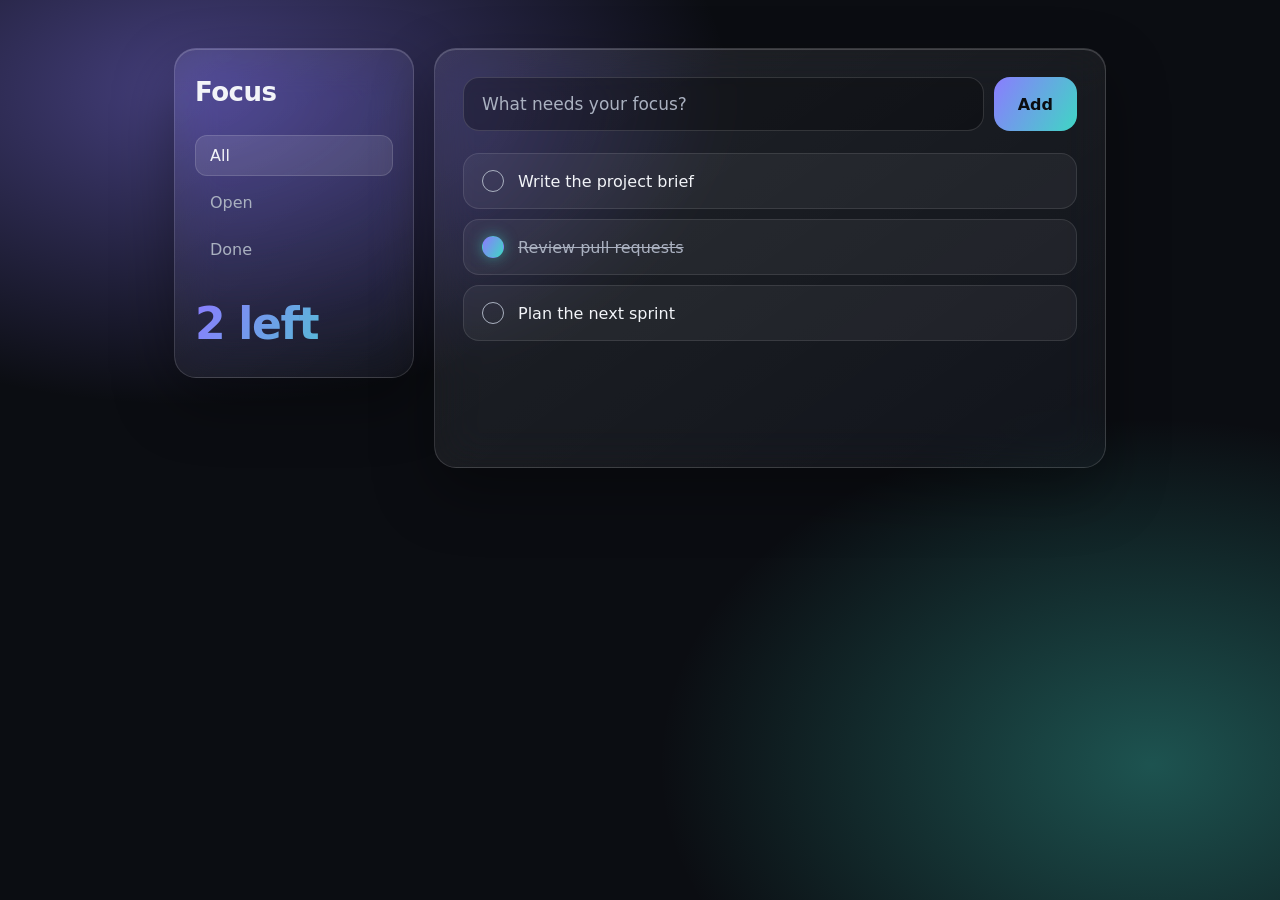
==== examples/task-board/after/index.html @ 226e31bb "docs: app de exemplo com antes e depois e DESIGN.md" ====
<!doctype html>
<html lang="en">
<head>
	<meta charset="utf-8">
	<meta name="viewport" content="width=device-width, initial-scale=1">
	<title>Focus</title>
	<link rel="stylesheet" href="style.css">
</head>
<body>
	<div class="shell">
		<aside class="rail">
			<h1>Focus</h1>
			<nav class="filters">
				<button data-filter="all">All</button>
				<button data-filter="open">Open</button>
				<button data-filter="done">Done</button>
			</nav>
			<p id="count"></p>
		</aside>
		<main class="stage">
			<form id="add">
				<input id="new" placeholder="What needs your focus?" autocomplete="off">
				<button>Add</button>
			</form>
			<ul id="list"></ul>
		</main>
	</div>
	<script src="app.js"></script>
</body>
</html>
---- examples/task-board/after/style.css ----
:root {
	--canvas: #0b0d12;
	--glass: linear-gradient(145deg, rgba(255, 255, 255, 0.09), rgba(255, 255, 255, 0.03));
	--edge: rgba(255, 255, 255, 0.14);
	--ink: #f2f4f8;
	--ink-muted: #aab1c0;
	--violet: #8b7cff;
	--teal: #3fd6c4;
	color-scheme: dark;
}
* { box-sizing: border-box; }
body {
	margin: 0; min-height: 100vh; color: var(--ink); font-family: Inter, "Segoe UI", system-ui, sans-serif;
	background:
		radial-gradient(60% 50% at 15% 10%, rgba(139, 124, 255, 0.45), transparent 70%),
		radial-gradient(55% 55% at 90% 85%, rgba(63, 214, 196, 0.35), transparent 70%),
		var(--canvas);
	background-attachment: fixed;
}
.shell { display: grid; grid-template-columns: 240px 1fr; gap: 20px; max-width: 980px; margin: 0 auto; padding: 48px 24px; }
.rail, .stage { background: var(--glass); border: 1px solid var(--edge); border-radius: 22px; backdrop-filter: blur(22px) saturate(140%); box-shadow: inset 0 1px 0 rgba(255, 255, 255, 0.18), 0 24px 60px rgba(0, 0, 0, 0.35); }
.rail { padding: 28px 20px; align-self: start; }
.stage { padding: 28px; min-height: 420px; }
h1 { margin: 0 0 28px; font-size: 26px; font-weight: 650; letter-spacing: -0.02em; }
.filters { display: grid; gap: 6px; }
button { font: inherit; color: inherit; cursor: pointer; }
.filters button { text-align: left; padding: 10px 14px; border-radius: 12px; border: 1px solid transparent; background: transparent; color: var(--ink-muted); }
.filters button:hover { background: rgba(255, 255, 255, 0.06); }
.filters button.active { color: var(--ink); background: rgba(255, 255, 255, 0.1); border-color: var(--edge); }
#count { margin: 28px 0 0; font-size: 44px; font-weight: 650; letter-spacing: -0.03em; background: linear-gradient(120deg, var(--violet), var(--teal)); -webkit-background-clip: text; background-clip: text; color: transparent; }
form { display: flex; gap: 10px; margin-bottom: 22px; }
input { flex: 1; padding: 16px 18px; font: inherit; font-size: 17px; color: var(--ink); background: rgba(0, 0, 0, 0.28); border: 1px solid var(--edge); border-radius: 16px; outline: none; }
input::placeholder { color: var(--ink-muted); }
input:focus-visible { border-color: var(--violet); box-shadow: 0 0 0 3px rgba(139, 124, 255, 0.3); }
form button { padding: 0 24px; border-radius: 16px; border: 0; font-weight: 600; color: #0b0d12; background: linear-gradient(120deg, var(--violet), var(--teal)); }
form button:hover { filter: brightness(1.1); }
ul { list-style: none; margin: 0; padding: 0; display: grid; gap: 10px; }
.task { display: flex; align-items: center; gap: 14px; padding: 16px 18px; border-radius: 16px; background: rgba(255, 255, 255, 0.05); border: 1px solid rgba(255, 255, 255, 0.1); cursor: pointer; transition: background 0.15s, transform 0.15s; }
.task:hover { background: rgba(255, 255, 255, 0.09); transform: translateY(-1px); }
.task.done span { text-decoration: line-through; color: var(--ink-muted); }
.check { width: 22px; height: 22px; padding: 0; border-radius: 50%; border: 1.5px solid var(--ink-muted); background: transparent; flex: none; }
.task.done .check { border-color: transparent; background: linear-gradient(120deg, var(--violet), var(--teal)); box-shadow: 0 0 14px rgba(63, 214, 196, 0.5); }
@media (max-width: 720px) { .shell { grid-template-columns: 1fr; } }
@media (prefers-reduced-motion: reduce) { .task { transition: none; } }
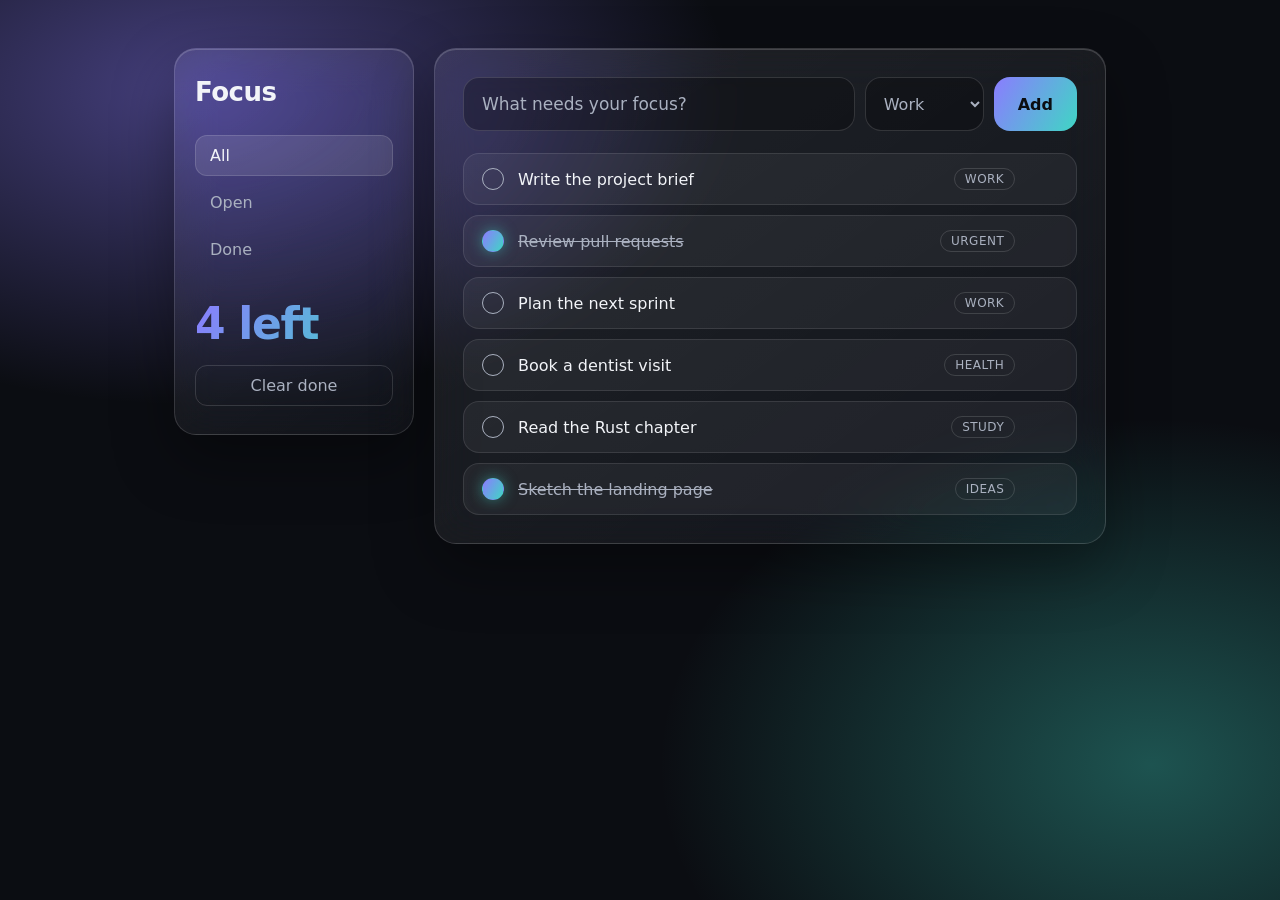
==== commit 9766faa2: "docs: exemplo passa a todo list completa com tags coloridas no antes e glass sobrio no depois" ====
--- a/examples/task-board/after/index.html
+++ b/examples/task-board/after/index.html
@@ -16,10 +16,12 @@
 				<button data-filter="done">Done</button>
 			</nav>
 			<p id="count"></p>
+			<button id="clear" type="button">Clear done</button>
 		</aside>
 		<main class="stage">
 			<form id="add">
 				<input id="new" placeholder="What needs your focus?" autocomplete="off">
+				<select id="tag" aria-label="Tag"></select>
 				<button>Add</button>
 			</form>
 			<ul id="list"></ul>
--- a/examples/task-board/after/style.css
+++ b/examples/task-board/after/style.css
@@ -27,18 +27,28 @@
 .filters button { text-align: left; padding: 10px 14px; border-radius: 12px; border: 1px solid transparent; background: transparent; color: var(--ink-muted); }
 .filters button:hover { background: rgba(255, 255, 255, 0.06); }
 .filters button.active { color: var(--ink); background: rgba(255, 255, 255, 0.1); border-color: var(--edge); }
-#count { margin: 28px 0 0; font-size: 44px; font-weight: 650; letter-spacing: -0.03em; background: linear-gradient(120deg, var(--violet), var(--teal)); -webkit-background-clip: text; background-clip: text; color: transparent; }
+#count { margin: 28px 0 16px; font-size: 44px; font-weight: 650; letter-spacing: -0.03em; background: linear-gradient(120deg, var(--violet), var(--teal)); -webkit-background-clip: text; background-clip: text; color: transparent; }
+#clear { width: 100%; padding: 10px; border-radius: 12px; border: 1px solid var(--edge); background: transparent; color: var(--ink-muted); }
+#clear:hover { background: rgba(255, 255, 255, 0.06); color: var(--ink); }
 form { display: flex; gap: 10px; margin-bottom: 22px; }
-input { flex: 1; padding: 16px 18px; font: inherit; font-size: 17px; color: var(--ink); background: rgba(0, 0, 0, 0.28); border: 1px solid var(--edge); border-radius: 16px; outline: none; }
+input, select { font: inherit; color: var(--ink); background: rgba(0, 0, 0, 0.28); border: 1px solid var(--edge); border-radius: 16px; outline: none; }
+input { flex: 1; min-width: 0; padding: 16px 18px; font-size: 17px; }
+select { padding: 0 14px; color: var(--ink-muted); text-transform: capitalize; }
+select option { background: #151821; color: var(--ink); }
 input::placeholder { color: var(--ink-muted); }
-input:focus-visible { border-color: var(--violet); box-shadow: 0 0 0 3px rgba(139, 124, 255, 0.3); }
+input:focus-visible, select:focus-visible { border-color: var(--violet); box-shadow: 0 0 0 3px rgba(139, 124, 255, 0.3); }
 form button { padding: 0 24px; border-radius: 16px; border: 0; font-weight: 600; color: #0b0d12; background: linear-gradient(120deg, var(--violet), var(--teal)); }
 form button:hover { filter: brightness(1.1); }
 ul { list-style: none; margin: 0; padding: 0; display: grid; gap: 10px; }
-.task { display: flex; align-items: center; gap: 14px; padding: 16px 18px; border-radius: 16px; background: rgba(255, 255, 255, 0.05); border: 1px solid rgba(255, 255, 255, 0.1); cursor: pointer; transition: background 0.15s, transform 0.15s; }
+.task { display: flex; align-items: center; gap: 14px; padding: 14px 18px; border-radius: 16px; background: rgba(255, 255, 255, 0.05); border: 1px solid rgba(255, 255, 255, 0.1); cursor: pointer; transition: background 0.15s, transform 0.15s; }
 .task:hover { background: rgba(255, 255, 255, 0.09); transform: translateY(-1px); }
-.task.done span { text-decoration: line-through; color: var(--ink-muted); }
+.text { flex: 1; }
+.task.done .text { text-decoration: line-through; color: var(--ink-muted); }
 .check { width: 22px; height: 22px; padding: 0; border-radius: 50%; border: 1.5px solid var(--ink-muted); background: transparent; flex: none; }
 .task.done .check { border-color: transparent; background: linear-gradient(120deg, var(--violet), var(--teal)); box-shadow: 0 0 14px rgba(63, 214, 196, 0.5); }
+.tag { padding: 3px 10px; border-radius: 999px; border: 1px solid var(--edge); color: var(--ink-muted); font-size: 12px; letter-spacing: 0.04em; text-transform: uppercase; }
+.del { padding: 0 6px; border: 0; background: none; color: var(--ink-muted); font-size: 20px; line-height: 1; opacity: 0; transition: opacity 0.15s; }
+.task:hover .del, .del:focus-visible { opacity: 1; }
+.del:hover { color: var(--ink); }
 @media (max-width: 720px) { .shell { grid-template-columns: 1fr; } }
-@media (prefers-reduced-motion: reduce) { .task { transition: none; } }
+@media (prefers-reduced-motion: reduce) { .task, .del { transition: none; } }
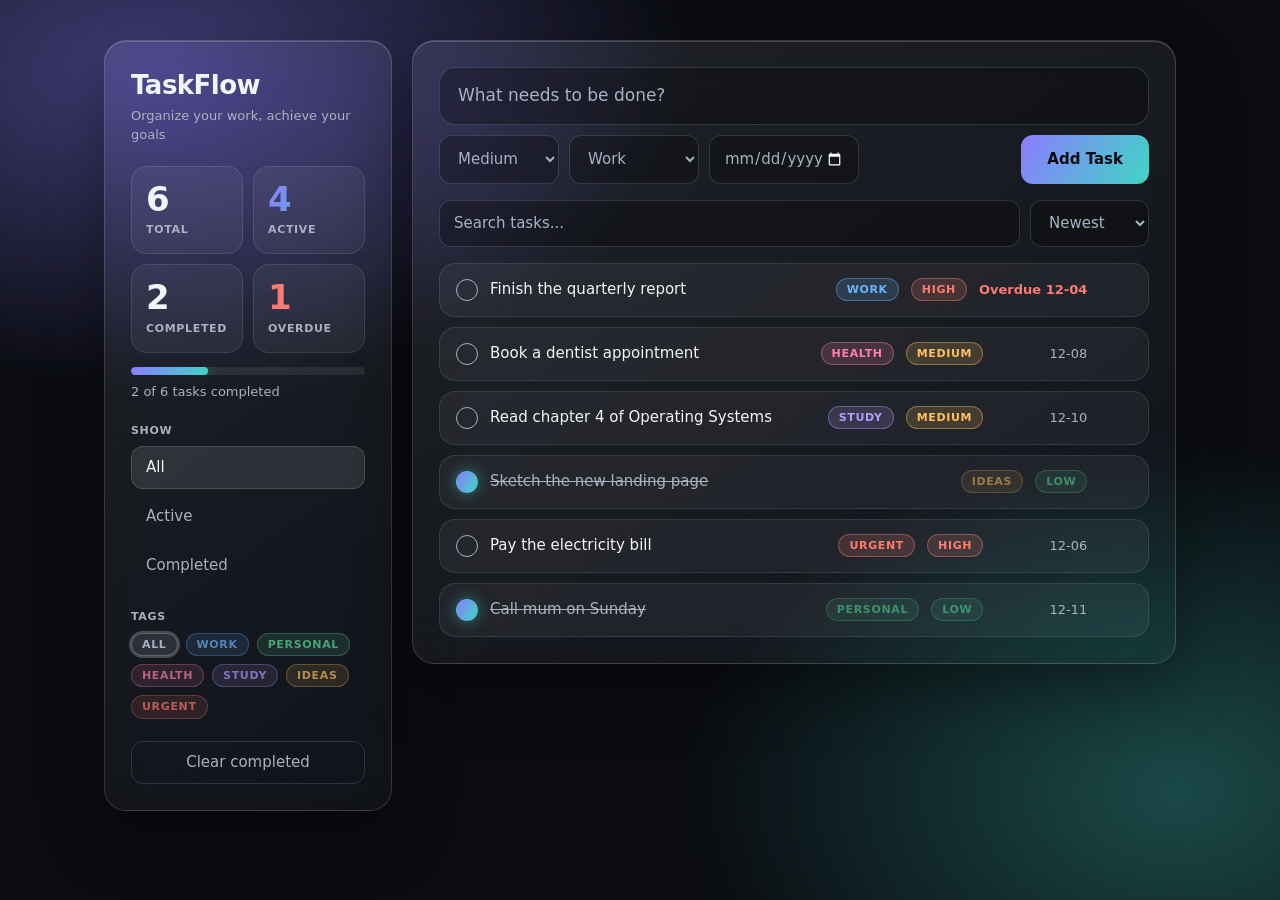
==== commit 2843f08f: "docs: depois do exemplo gerado ao aplicar o reskin ao TaskFlow, com DESIGN.md" ====
--- a/examples/task-board/after/index.html
+++ b/examples/task-board/after/index.html
@@ -1,32 +1,272 @@
 <!doctype html>
 <html lang="en">
 <head>
-	<meta charset="utf-8">
-	<meta name="viewport" content="width=device-width, initial-scale=1">
-	<title>Focus</title>
-	<link rel="stylesheet" href="style.css">
+<meta charset="utf-8">
+<meta name="viewport" content="width=device-width, initial-scale=1">
+<title>TaskFlow</title>
+<style>
+:root {
+  --canvas: #0a0c11;
+  --glass: linear-gradient(145deg, rgba(255, 255, 255, 0.09), rgba(255, 255, 255, 0.03));
+  --row: rgba(255, 255, 255, 0.05);
+  --field: rgba(0, 0, 0, 0.28);
+  --edge: rgba(255, 255, 255, 0.14);
+  --ink: #f2f4f8;
+  --ink-muted: #aab1c0;
+  --violet: #8b7cff;
+  --teal: #3fd6c4;
+  --accent: linear-gradient(120deg, var(--violet), var(--teal));
+  --work: #6cb4ff; --personal: #5fe0a0; --health: #ff7fb0; --study: #b69cff; --ideas: #ffc15e; --urgent: #ff7b72;
+  --low: #5fe0a0; --medium: #ffc15e; --high: #ff7b72;
+  color-scheme: dark;
+}
+* { box-sizing: border-box; margin: 0; padding: 0; }
+body {
+  min-height: 100vh; color: var(--ink); font: 450 15px/1.4 Inter, "Segoe UI", system-ui, sans-serif;
+  background:
+    radial-gradient(60% 50% at 12% 8%, rgba(139, 124, 255, 0.42), transparent 70%),
+    radial-gradient(55% 55% at 92% 88%, rgba(63, 214, 196, 0.30), transparent 70%),
+    var(--canvas);
+  background-attachment: fixed;
+}
+button, input, select { font: inherit; color: inherit; }
+button { cursor: pointer; }
+:focus-visible { outline: 2px solid var(--violet); outline-offset: 2px; }
+
+.shell { display: grid; grid-template-columns: 288px 1fr; gap: 20px; max-width: 1120px; margin: 0 auto; padding: 40px 24px; align-items: start; }
+.rail, .stage {
+  background: var(--glass); border: 1px solid var(--edge); border-radius: 22px; padding: 26px;
+  backdrop-filter: blur(22px) saturate(140%);
+  box-shadow: inset 0 1px 0 rgba(255, 255, 255, 0.18), 0 24px 60px rgba(0, 0, 0, 0.35);
+}
+.rail { display: grid; gap: 22px; }
+.stage { min-height: 560px; display: grid; gap: 16px; align-content: start; }
+
+.brand h1 { font-size: 26px; font-weight: 650; letter-spacing: -0.02em; }
+.brand p { margin-top: 4px; color: var(--ink-muted); font-size: 13px; }
+
+.stats { display: grid; grid-template-columns: 1fr 1fr; gap: 10px; }
+.stat { padding: 14px; border-radius: 16px; background: var(--row); border: 1px solid rgba(255, 255, 255, 0.1); }
+.stat b { display: block; font-size: 34px; font-weight: 650; letter-spacing: -0.03em; line-height: 1.1; }
+.stat span { font-size: 11px; font-weight: 600; letter-spacing: 0.06em; text-transform: uppercase; color: var(--ink-muted); }
+.stat:nth-child(2) b { background: var(--accent); -webkit-background-clip: text; background-clip: text; color: transparent; }
+.stat:nth-child(4) b { color: var(--urgent); }
+.progress { margin-top: 14px; height: 8px; border-radius: 999px; background: rgba(255, 255, 255, 0.08); overflow: hidden; }
+.progress div { height: 100%; width: 0; border-radius: inherit; background: var(--accent); box-shadow: 0 0 14px rgba(63, 214, 196, 0.5); transition: width 0.4s; }
+#summary { margin-top: 8px; color: var(--ink-muted); font-size: 13px; }
+
+.group-label { margin-bottom: 8px; font-size: 11px; font-weight: 600; letter-spacing: 0.06em; text-transform: uppercase; color: var(--ink-muted); }
+.pills { display: grid; gap: 6px; }
+.pill { text-align: left; padding: 10px 14px; border-radius: 12px; border: 1px solid transparent; background: transparent; color: var(--ink-muted); }
+.pill:hover { background: rgba(255, 255, 255, 0.06); }
+.pill.active { color: var(--ink); background: rgba(255, 255, 255, 0.1); border-color: var(--edge); }
+
+.tag { --h: var(--ink-muted); display: inline-block; padding: 3px 10px; border-radius: 999px; font-size: 11px; font-weight: 600; letter-spacing: 0.06em; text-transform: uppercase; color: var(--h);
+  background: color-mix(in srgb, var(--h) 16%, transparent); border: 1px solid color-mix(in srgb, var(--h) 40%, transparent); }
+.tag.work { --h: var(--work); } .tag.personal { --h: var(--personal); } .tag.health { --h: var(--health); }
+.tag.study { --h: var(--study); } .tag.ideas { --h: var(--ideas); } .tag.urgent { --h: var(--urgent); }
+.tag.all { --h: var(--ink-muted); }
+.tag-filters { display: flex; flex-wrap: wrap; gap: 8px; }
+.tag-filters .tag { cursor: pointer; opacity: 0.7; transition: opacity 0.15s; }
+.tag-filters .tag:hover { opacity: 0.85; }
+.tag-filters .tag.active { opacity: 1; box-shadow: 0 0 0 2px rgba(255, 255, 255, 0.22); }
+
+.clear { padding: 10px; border-radius: 12px; border: 1px solid var(--edge); background: transparent; color: var(--ink-muted); }
+.clear:hover { background: rgba(255, 255, 255, 0.06); color: var(--ink); }
+
+input, select { background: var(--field); border: 1px solid var(--edge); border-radius: 12px; padding: 12px 14px; outline: none; }
+input::placeholder { color: var(--ink-muted); }
+input:focus-visible, select:focus-visible { border-color: var(--violet); box-shadow: 0 0 0 3px rgba(139, 124, 255, 0.3); outline: none; }
+select { color: var(--ink-muted); }
+select option { background: #151821; color: var(--ink); }
+@supports (appearance: base-select) {
+  select, ::picker(select) { appearance: base-select; }
+  ::picker(select) { background: #151821; border: 1px solid var(--edge); border-radius: 12px; padding: 6px; color: var(--ink); }
+  select option { padding: 8px 12px; border-radius: 8px; }
+  select option:hover, select option:checked { background: rgba(255, 255, 255, 0.1); }
+}
+input[type=date] { color-scheme: dark; color: var(--ink-muted); }
+
+.add-form { display: grid; grid-template-columns: 120px 130px 150px 1fr; gap: 10px; }
+.add-form #title { grid-column: 1 / -1; padding: 16px 18px; font-size: 17px; border-radius: 16px; }
+.add-form button { justify-self: end; padding: 12px 26px; border: 0; border-radius: 12px; font-weight: 650; color: var(--canvas); background: var(--accent); }
+.add-form button:hover { filter: brightness(1.1); }
+
+.controls { display: flex; gap: 10px; }
+.controls input { flex: 1; min-width: 0; }
+
+.list { list-style: none; display: grid; gap: 10px; }
+.item { display: flex; align-items: center; gap: 12px; padding: 14px 16px; border-radius: 16px; background: var(--row); border: 1px solid rgba(255, 255, 255, 0.1); transition: background 0.15s, transform 0.15s; }
+.item:hover { background: rgba(255, 255, 255, 0.09); transform: translateY(-1px); }
+.item input[type=checkbox] { appearance: none; flex: none; width: 22px; height: 22px; padding: 0; border-radius: 50%; border: 1.5px solid var(--ink-muted); background: transparent; cursor: pointer; }
+.item input[type=checkbox]:checked { border-color: transparent; background: var(--accent); box-shadow: 0 0 14px rgba(63, 214, 196, 0.5); }
+.title { flex: 1; min-width: 0; }
+.item.done .title { text-decoration: line-through; color: var(--ink-muted); }
+.item.done .tag, .item.done .badge { opacity: 0.55; }
+.badge { --h: var(--medium); padding: 3px 10px; border-radius: 999px; font-size: 11px; font-weight: 600; letter-spacing: 0.06em; text-transform: uppercase; color: var(--h);
+  background: color-mix(in srgb, var(--h) 16%, transparent); border: 1px solid color-mix(in srgb, var(--h) 40%, transparent); }
+.badge.low { --h: var(--low); } .badge.medium { --h: var(--medium); } .badge.high { --h: var(--high); }
+.due { min-width: 92px; text-align: right; font-size: 13px; color: var(--ink-muted); font-variant-numeric: tabular-nums; }
+.due.overdue { color: var(--urgent); font-weight: 600; }
+.del { padding: 2px 8px; border: 0; border-radius: 8px; background: none; color: var(--ink-muted); font-size: 20px; line-height: 1; opacity: 0; transition: opacity 0.15s; }
+.item:hover .del, .del:focus-visible { opacity: 1; }
+.del:hover { color: var(--ink); background: rgba(255, 255, 255, 0.08); }
+@media (hover: none) { .del { opacity: 1; } }
+.empty { padding: 48px 16px; text-align: center; color: var(--ink-muted); }
+
+@media (max-width: 760px) {
+  .shell { grid-template-columns: minmax(0, 1fr); padding: 20px 16px; }
+  .rail, .stage { padding: 20px; }
+  .add-form { grid-template-columns: minmax(0, 1fr) minmax(0, 1fr); }
+  .add-form button { grid-column: 1 / -1; justify-self: stretch; }
+  .item { flex-wrap: wrap; }
+  .title { flex: 1 1 calc(100% - 80px); }
+  .due { min-width: 0; margin-left: auto; }
+}
+@media (prefers-reduced-motion: reduce) { .item, .del, .progress div, .tag-filters .tag { transition: none; } }
+</style>
 </head>
 <body>
-	<div class="shell">
-		<aside class="rail">
-			<h1>Focus</h1>
-			<nav class="filters">
-				<button data-filter="all">All</button>
-				<button data-filter="open">Open</button>
-				<button data-filter="done">Done</button>
-			</nav>
-			<p id="count"></p>
-			<button id="clear" type="button">Clear done</button>
-		</aside>
-		<main class="stage">
-			<form id="add">
-				<input id="new" placeholder="What needs your focus?" autocomplete="off">
-				<select id="tag" aria-label="Tag"></select>
-				<button>Add</button>
-			</form>
-			<ul id="list"></ul>
-		</main>
-	</div>
-	<script src="app.js"></script>
+<div class="shell">
+  <aside class="rail">
+    <div class="brand">
+      <h1>TaskFlow</h1>
+      <p>Organize your work, achieve your goals</p>
+    </div>
+
+    <div>
+      <div class="stats">
+        <div class="stat"><b id="sTotal">0</b><span>Total</span></div>
+        <div class="stat"><b id="sActive">0</b><span>Active</span></div>
+        <div class="stat"><b id="sDone">0</b><span>Completed</span></div>
+        <div class="stat"><b id="sLate">0</b><span>Overdue</span></div>
+      </div>
+      <div class="progress"><div id="bar"></div></div>
+      <p id="summary"></p>
+    </div>
+
+    <div>
+      <p class="group-label">Show</p>
+      <div class="pills" id="statusFilters">
+        <button type="button" class="pill active" data-status="all">All</button>
+        <button type="button" class="pill" data-status="active">Active</button>
+        <button type="button" class="pill" data-status="done">Completed</button>
+      </div>
+    </div>
+
+    <div>
+      <p class="group-label">Tags</p>
+      <div class="tag-filters" id="tagFilters"></div>
+    </div>
+
+    <button class="clear" id="clear">Clear completed</button>
+  </aside>
+
+  <main class="stage">
+    <form class="add-form" id="addForm">
+      <input id="title" placeholder="What needs to be done?" autocomplete="off" required>
+      <select id="priority"><option value="low">Low</option><option value="medium" selected>Medium</option><option value="high">High</option></select>
+      <select id="tag"></select>
+      <input id="due" type="date">
+      <button>Add Task</button>
+    </form>
+
+    <div class="controls">
+      <input id="search" placeholder="Search tasks...">
+      <select id="sort"><option value="created">Newest</option><option value="due">Due date</option><option value="priority">Priority</option></select>
+    </div>
+
+    <ul class="list" id="list"></ul>
+  </main>
+</div>
+
+<script>
+const TAGS = ['work', 'personal', 'health', 'study', 'ideas', 'urgent'];
+const RANK = { high: 0, medium: 1, low: 2 };
+const KEY = 'taskflow.v1';
+const $ = (s) => document.querySelector(s);
+const esc = (t) => t.replace(/[&<>"]/g, (c) => ({ '&': '&amp;', '<': '&lt;', '>': '&gt;', '"': '&quot;' })[c]);
+const day = (n) => new Date(Date.now() + n * 864e5).toISOString().slice(0, 10);
+
+let tasks = JSON.parse(localStorage.getItem(KEY) || 'null') || [
+  { id: 1, title: 'Finish the quarterly report', priority: 'high', tag: 'work', due: day(-1), done: false, createdAt: 6 },
+  { id: 2, title: 'Book a dentist appointment', priority: 'medium', tag: 'health', due: day(3), done: false, createdAt: 5 },
+  { id: 3, title: 'Read chapter 4 of Operating Systems', priority: 'medium', tag: 'study', due: day(5), done: false, createdAt: 4 },
+  { id: 4, title: 'Sketch the new landing page', priority: 'low', tag: 'ideas', due: '', done: true, createdAt: 3 },
+  { id: 5, title: 'Pay the electricity bill', priority: 'high', tag: 'urgent', due: day(1), done: false, createdAt: 2 },
+  { id: 6, title: 'Call mum on Sunday', priority: 'low', tag: 'personal', due: day(6), done: true, createdAt: 1 }
+];
+let status = 'all', tagFilter = 'all';
+
+const save = () => localStorage.setItem(KEY, JSON.stringify(tasks));
+const overdue = (t) => !t.done && t.due && t.due < day(0);
+
+$('#tag').innerHTML = TAGS.map((t) => `<option value="${t}">${t[0].toUpperCase() + t.slice(1)}</option>`).join('');
+$('#tagFilters').innerHTML = ['all', ...TAGS].map((t) => `<span class="tag ${t}" data-tag="${t}">${t}</span>`).join('');
+
+function render() {
+  const q = $('#search').value.trim().toLowerCase();
+  const sort = $('#sort').value;
+  const shown = tasks
+    .filter((t) => status === 'all' || (status === 'done') === t.done)
+    .filter((t) => tagFilter === 'all' || t.tag === tagFilter)
+    .filter((t) => t.title.toLowerCase().includes(q))
+    .sort((a, b) => sort === 'priority' ? RANK[a.priority] - RANK[b.priority]
+      : sort === 'due' ? (a.due || '9').localeCompare(b.due || '9')
+      : b.createdAt - a.createdAt);
+
+  $('#list').innerHTML = shown.length ? shown.map((t) => `
+    <li class="item ${t.priority}${t.done ? ' done' : ''}" data-id="${t.id}">
+      <input type="checkbox" ${t.done ? 'checked' : ''} aria-label="Toggle">
+      <span class="title">${esc(t.title)}</span>
+      <span class="tag ${t.tag}">${t.tag}</span>
+      <span class="badge ${t.priority}">${t.priority}</span>
+      ${t.due ? `<span class="due${overdue(t) ? ' overdue' : ''}">${overdue(t) ? 'Overdue ' : ''}${t.due.slice(5)}</span>` : ''}
+      <button class="del" aria-label="Delete">&times;</button>
+    </li>`).join('') : '<li class="empty">No tasks match. Nice and clear!</li>';
+
+  document.querySelectorAll('#statusFilters .pill').forEach((b) => b.classList.toggle('active', b.dataset.status === status));
+  document.querySelectorAll('#tagFilters .tag').forEach((b) => b.classList.toggle('active', b.dataset.tag === tagFilter));
+
+  const done = tasks.filter((t) => t.done).length;
+  $('#sTotal').textContent = tasks.length;
+  $('#sActive').textContent = tasks.length - done;
+  $('#sDone').textContent = done;
+  $('#sLate').textContent = tasks.filter(overdue).length;
+  $('#bar').style.width = (tasks.length ? Math.round((done / tasks.length) * 100) : 0) + '%';
+  $('#summary').textContent = `${done} of ${tasks.length} tasks completed`;
+}
+
+$('#addForm').addEventListener('submit', (e) => {
+  e.preventDefault();
+  const title = $('#title').value.trim();
+  if (!title) return;
+  tasks.push({ id: Date.now(), title, priority: $('#priority').value, tag: $('#tag').value, due: $('#due').value, done: false, createdAt: Date.now() });
+  e.target.reset();
+  save(); render();
+});
+$('#list').addEventListener('click', (e) => {
+  const li = e.target.closest('.item');
+  if (!li) return;
+  const t = tasks.find((x) => x.id == li.dataset.id);
+  if (e.target.closest('.del')) tasks = tasks.filter((x) => x !== t);
+  else if (e.target.type === 'checkbox') t.done = !t.done;
+  else return;
+  save(); render();
+});
+$('#list').addEventListener('dblclick', (e) => {
+  const title = e.target.closest('.title');
+  if (!title) return;
+  const t = tasks.find((x) => x.id == title.parentElement.dataset.id);
+  const next = prompt('Edit task', t.title);
+  if (next && next.trim()) { t.title = next.trim(); save(); render(); }
+});
+$('#statusFilters').addEventListener('click', (e) => { if (e.target.dataset.status) { status = e.target.dataset.status; render(); } });
+$('#tagFilters').addEventListener('click', (e) => { if (e.target.dataset.tag) { tagFilter = e.target.dataset.tag; render(); } });
+$('#search').addEventListener('input', render);
+$('#sort').addEventListener('change', render);
+$('#clear').addEventListener('click', () => { tasks = tasks.filter((t) => !t.done); save(); render(); });
+render();
+</script>
 </body>
 </html>
